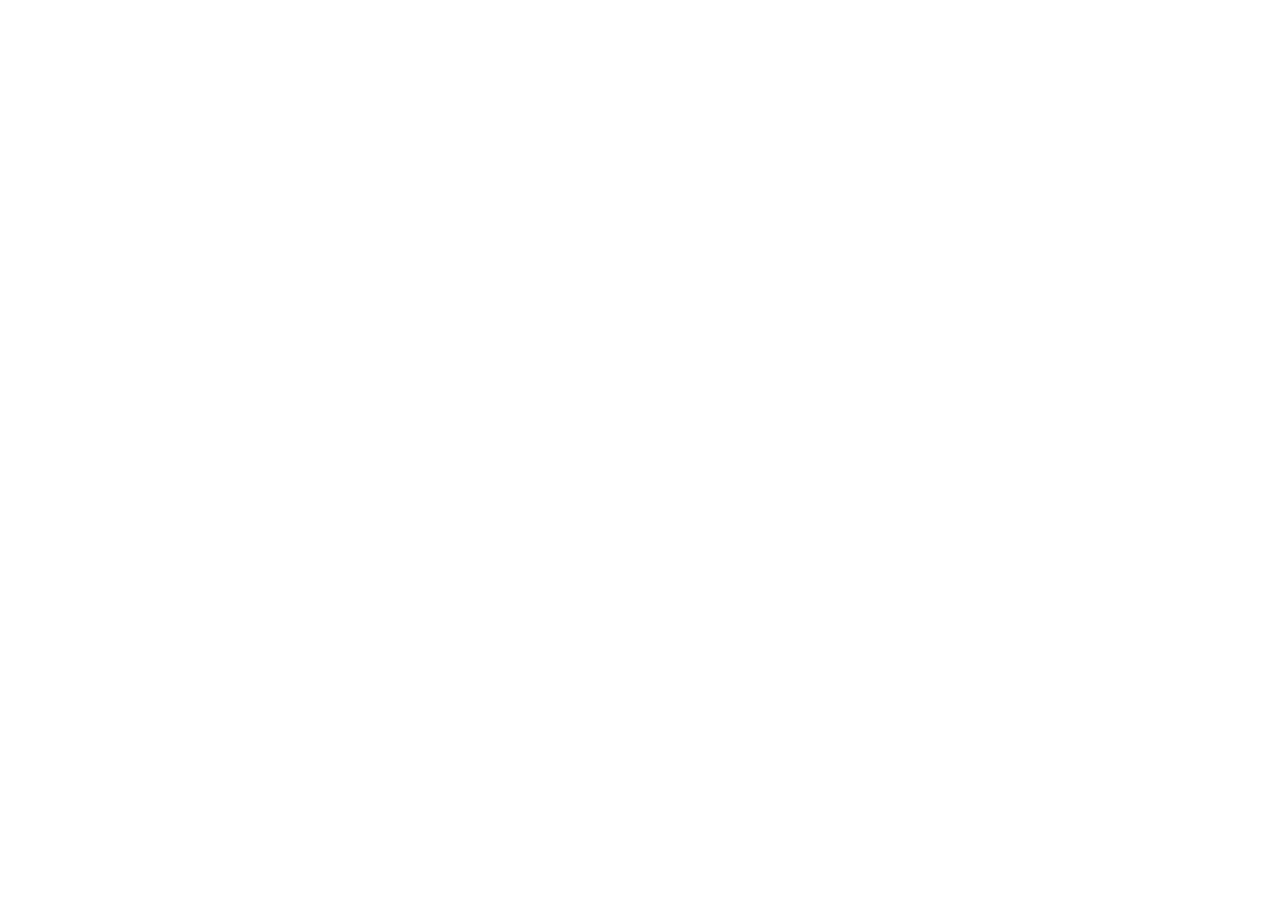
==== frontend-2-practice/index.html @ 9a2e772a "Initial commit" ====
<!DOCTYPE html>
<html lang="ru">
  <head>
    <meta charset="UTF-8" />
    <meta name="viewport" content="width=device-width, initial-scale=1.0" />
    <title>Выбор даты и времени</title>
    <link rel="stylesheet" href="styles.css" />
  </head>
  <body>
    <div class="page">
      <!-- Перенесите вашу верстку. Удалите статичные данные. Подключите скрипт -->
    </div>
  </body>
</html>
---- frontend-2-practice/styles.css ----
/* Стили страницы.
   Скопируйте с предудущей практики. */

* {
  margin: 0;
  padding: 0;
  box-sizing: border-box;
}

body {
  min-height: 100vh;
  font-family: sans-serif;
}
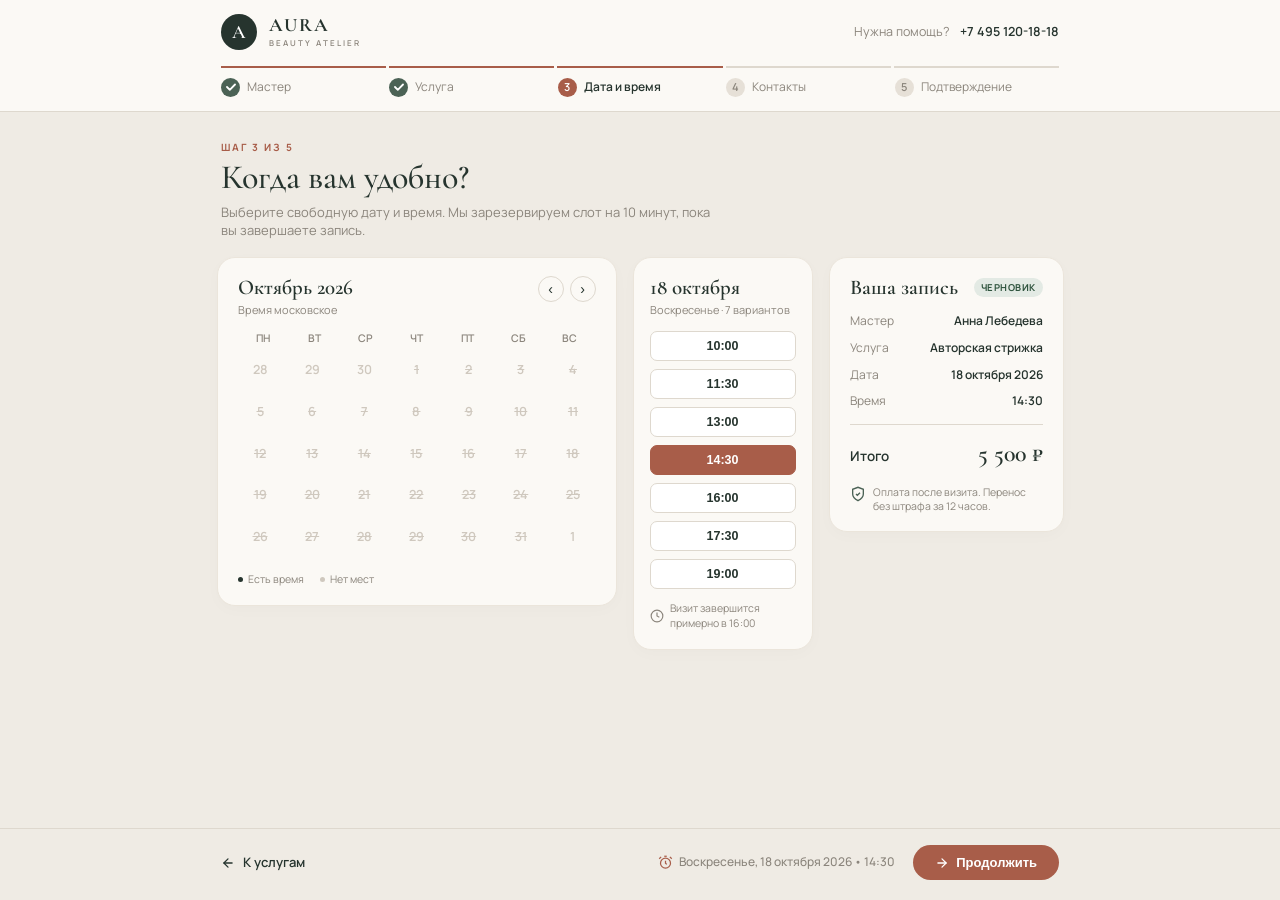
==== commit 36f3dd93: "1, 2, 3, 4 задания" ====
--- a/frontend-2-practice/index.html
+++ b/frontend-2-practice/index.html
@@ -1,14 +1,232 @@
 <!DOCTYPE html>
 <html lang="ru">
-  <head>
-    <meta charset="UTF-8" />
-    <meta name="viewport" content="width=device-width, initial-scale=1.0" />
-    <title>Выбор даты и времени</title>
-    <link rel="stylesheet" href="styles.css" />
-  </head>
-  <body>
+<head>
+    <meta charset="UTF-8">
+    <meta name="viewport" content="width=device-width, initial-scale=1.0">
+    <title>Шаг 3 — Выбор даты и времени | AURA</title>
+    <link rel="stylesheet" href="styles.css">
+    <!-- Google Fonts: Cormorant Garamond и Manrope -->
+    <link rel="preconnect" href="https://fonts.googleapis.com">
+    <link rel="preconnect" href="https://fonts.gstatic.com" crossorigin>
+    <link href="https://fonts.googleapis.com/css2?family=Cormorant+Garamond:wght@400;500;600;700&family=Manrope:wght@400;500;600;700&display=swap" rel="stylesheet">
+</head>
+<body>
     <div class="page">
-      <!-- Перенесите вашу верстку. Удалите статичные данные. Подключите скрипт -->
+        <!-- Шапка сайта -->
+        <header class="header">
+            <div class="container header-container">
+                <div class="brand">
+                    <div class="brand-logo">A</div>
+                    <div class="brand-text">
+                        <span class="brand-title">AURA</span>
+                        <span class="brand-subtitle">BEAUTY ATELIER</span>
+                    </div>
+                </div>
+
+                <div class="header-help">
+                    <span class="help-label">Нужна помощь?</span>
+                    <a href="tel:+74951201818" class="help-phone">+7 495 120-18-18</a>
+                </div>
+            </div>
+
+            <!-- Степпер -->
+            <nav class="stepper-nav" aria-label="Шаги записи">
+                <div class="container">
+                    <div class="stepper-progress">
+                        <span class="progress-bar filled"></span>
+                        <span class="progress-bar filled"></span>
+                        <span class="progress-bar filled"></span>
+                        <span class="progress-bar"></span>
+                        <span class="progress-bar"></span>
+                    </div>
+                    <ol class="stepper-list">
+                        <li class="step-item completed">
+                            <span class="step-badge">
+                                <svg width="10" height="8" viewBox="0 0 10 8" fill="none">
+                                    <path d="M1 4L3.8 6.8L9 1.5" stroke="currentColor" stroke-width="1.8" stroke-linecap="round" stroke-linejoin="round"/>
+                                </svg>
+                            </span>
+                            <span class="step-text">Мастер</span>
+                        </li>
+                        <li class="step-item completed">
+                            <span class="step-badge">
+                                <svg width="10" height="8" viewBox="0 0 10 8" fill="none">
+                                    <path d="M1 4L3.8 6.8L9 1.5" stroke="currentColor" stroke-width="1.8" stroke-linecap="round" stroke-linejoin="round"/>
+                                </svg>
+                            </span>
+                            <span class="step-text">Услуга</span>
+                        </li>
+                        <li class="step-item active">
+                            <span class="step-badge">3</span>
+                            <span class="step-text">Дата и время</span>
+                        </li>
+                        <li class="step-item">
+                            <span class="step-badge">4</span>
+                            <span class="step-text">Контакты</span>
+                        </li>
+                        <li class="step-item">
+                            <span class="step-badge">5</span>
+                            <span class="step-text">Подтверждение</span>
+                        </li>
+                    </ol>
+                </div>
+            </nav>
+        </header>
+
+        <!-- Основная область -->
+        <main class="main">
+            <div class="container">
+                <div class="page-intro">
+                    <span class="step-kicker">ШАГ 3 ИЗ 5</span>
+                    <h1 class="page-title">Когда вам удобно?</h1>
+                    <p class="page-description">Выберите свободную дату и время. Мы зарезервируем слот на 10 минут, пока вы завершаете запись.</p>
+                </div>
+
+                <!-- 3 карточки -->
+                <div class="booking-layout">
+                    <!-- Карточка 1: Календарь (400px) -->
+                    <section class="card calendar-card">
+                        <div class="card-header">
+                            <div>
+                                <h2 class="card-title" id="calendarMonthTitle">Октябрь 2026</h2>
+                                <p class="card-subtitle">Время московское</p>
+                            </div>
+                            <div class="calendar-arrows">
+                                <button class="arrow-btn" id="prevMonthBtn" type="button" aria-label="Предыдущий месяц">‹</button>
+                                <button class="arrow-btn" id="nextMonthBtn" type="button" aria-label="Следующий месяц">›</button>
+                            </div>
+                        </div>
+
+                        <!-- Дни недели -->
+                        <div class="weekdays-grid">
+                            <span>ПН</span>
+                            <span>ВТ</span>
+                            <span>СР</span>
+                            <span>ЧТ</span>
+                            <span>ПТ</span>
+                            <span>СБ</span>
+                            <span>ВС</span>
+                        </div>
+
+                        <!-- Динамическая сетка дней (заполняется через script.js) -->
+                        <div class="days-grid" id="calendarDays"></div>
+
+                        <!-- Легенда календаря -->
+                        <div class="calendar-legend">
+                            <span class="legend-item">
+                                <span class="legend-dot available"></span>
+                                Есть время
+                            </span>
+                            <span class="legend-item">
+                                <span class="legend-dot unavailable"></span>
+                                Нет мест
+                            </span>
+                        </div>
+                    </section>
+
+                    <!-- Карточка 2: Слоты времени (180px) -->
+                    <section class="card time-card">
+                        <div class="card-header">
+                            <div>
+                                <h2 class="card-title" id="timeCardTitle">18 октября</h2>
+                                <p class="card-subtitle" id="timeCardSubtitle">Воскресенье · 7 вариантов</p>
+                            </div>
+                        </div>
+
+                        <!-- Список слотов (заполняется через script.js) -->
+                        <div class="slots-list" id="timeSlots"></div>
+
+                        <div class="time-footer-note">
+                            <svg class="note-icon" width="14" height="14" viewBox="0 0 24 24" fill="none" stroke="currentColor" stroke-width="2">
+                                <circle cx="12" cy="12" r="10"/>
+                                <polyline points="12 6 12 12 16 14"/>
+                            </svg>
+                            <span id="visitEndNote">Визит завершится примерно в 16:00</span>
+                        </div>
+                    </section>
+
+                    <!-- Карточка 3: Ваша запись (235px) -->
+                    <aside class="card summary-card">
+                        <div class="summary-header">
+                            <h2 class="card-title">Ваша запись</h2>
+                            <span class="badge-draft">ЧЕРНОВИК</span>
+                        </div>
+
+                        <dl class="summary-list">
+                            <div class="summary-row">
+                                <dt>Мастер</dt>
+                                <dd>Анна Лебедева</dd>
+                            </div>
+                            <div class="summary-row">
+                                <dt>Услуга</dt>
+                                <dd>Авторская стрижка</dd>
+                            </div>
+                            <div class="summary-row">
+                                <dt>Дата</dt>
+                                <dd id="summaryDate">18 октября 2026</dd>
+                            </div>
+                            <div class="summary-row">
+                                <dt>Время</dt>
+                                <dd id="summaryTime">14:30</dd>
+                            </div>
+                        </dl>
+
+                        <div class="summary-divider"></div>
+
+                        <div class="summary-total-row">
+                            <span class="total-label">Итого</span>
+                            <span class="total-price">5 500 ₽</span>
+                        </div>
+
+                        <div class="summary-guarantee">
+                            <svg class="guarantee-icon" width="16" height="16" viewBox="0 0 24 24" fill="none" stroke="currentColor" stroke-width="2">
+                                <path d="M12 22s8-4 8-10V5l-8-3-8 3v7c0 6 8 10 8 10z"/>
+                                <path d="M9 12l2 2 4-4"/>
+                            </svg>
+                            <span>Оплата после визита. Перенос без штрафа за 12 часов.</span>
+                        </div>
+                    </aside>
+                </div>
+            </div>
+        </main>
+
+        <!-- Подвал -->
+        <footer class="footer">
+            <div class="container footer-container">
+                <a href="#" class="back-link">
+                    <svg width="14" height="14" viewBox="0 0 24 24" fill="none" stroke="currentColor" stroke-width="2.2" stroke-linecap="round" stroke-linejoin="round">
+                        <line x1="19" y1="12" x2="5" y2="12"></line>
+                        <polyline points="12 19 5 12 12 5"></polyline>
+                    </svg>
+                    <span>К услугам</span>
+                </a>
+
+                <div class="footer-actions">
+                    <!-- Обновляемый блок даты и времени -->
+                    <div class="bottom-selection-info" id="bottomSelectionInfo">
+                        <svg class="timer-icon" width="15" height="15" viewBox="0 0 24 24" fill="none" stroke="currentColor" stroke-width="2">
+                            <circle cx="12" cy="13" r="8"/>
+                            <path d="M12 9v4l2 2"/>
+                            <path d="M5 3L2 6"/>
+                            <path d="M22 6l-3-3"/>
+                            <path d="M10 2h4"/>
+                        </svg>
+                        <span id="bottomBarText">Воскресенье, 18 октября 2026 • 14:30</span>
+                    </div>
+
+                    <button class="btn-continue" type="button">
+                        <svg width="14" height="14" viewBox="0 0 24 24" fill="none" stroke="currentColor" stroke-width="2.2" stroke-linecap="round" stroke-linejoin="round">
+                            <line x1="5" y1="12" x2="19" y2="12"></line>
+                            <polyline points="12 5 19 12 12 19"></polyline>
+                        </svg>
+                        <span>Продолжить</span>
+                    </button>
+                </div>
+            </div>
+        </footer>
     </div>
-  </body>
+
+    <!-- Подключаем JavaScript перед закрытием body -->
+    <script src="script.js"></script>
+</body>
 </html>
--- a/frontend-2-practice/styles.css
+++ b/frontend-2-practice/styles.css
@@ -1,13 +1,625 @@
-/* Стили страницы.
-   Скопируйте с предудущей практики. */
+@import url('https://fonts.googleapis.com/css2?family=Cormorant+Garamond:wght@400;500;600;700&family=Manrope:wght@400;500;600;700&display=swap');
 
 * {
-  margin: 0;
-  padding: 0;
-  box-sizing: border-box;
+    margin: 0;
+    padding: 0;
+    box-sizing: border-box;
+}
+
+:root {
+    --bg-page: #efebe4;
+    --bg-card: #fbf9f5;
+    --color-text-main: #26342e;
+    --color-text-muted: #8b857c;
+    --color-text-light: #cfc8be;
+    --color-accent: #a85d49;
+    --color-accent-hover: #934e3b;
+    --color-border: #ded8ce;
+    --color-border-card: #ebe5db;
+    --color-step-done: #4b6255;
+    --badge-draft-bg: #e3eae4;
+    --badge-draft-text: #2f543e;
+    --font-serif: 'Cormorant Garamond', Georgia, serif;
+    --font-sans: 'Manrope', -apple-system, BlinkMacSystemFont, 'Segoe UI', Roboto, sans-serif;
 }
 
 body {
-  min-height: 100vh;
-  font-family: sans-serif;
-}
+    background-color: var(--bg-page);
+    color: var(--color-text-main);
+    font-family: var(--font-sans);
+    line-height: 1.4;
+    min-height: 100vh;
+}
+
+.page {
+    display: flex;
+    flex-direction: column;
+    min-height: 100vh;
+}
+
+/* Контейнер по макету */
+.container {
+    max-width: 870px;
+    margin: 0 auto;
+    padding: 0 16px;
+    width: 100%;
+}
+
+/* ===============================
+   Шапка (Header) и Степпер
+   =============================== */
+.header {
+    background-color: var(--bg-card);
+    border-bottom: 1px solid var(--color-border);
+    padding-top: 14px;
+}
+
+.header-container {
+    display: flex;
+    justify-content: space-between;
+    align-items: center;
+    margin-bottom: 16px;
+}
+
+.brand {
+    display: flex;
+    align-items: center;
+    gap: 12px;
+}
+
+.brand-logo {
+    width: 36px;
+    height: 36px;
+    background-color: var(--color-text-main);
+    color: #ffffff;
+    border-radius: 50%;
+    display: flex;
+    align-items: center;
+    justify-content: center;
+    font-family: var(--font-serif);
+    font-size: 19px;
+    font-weight: 600;
+}
+
+.brand-text {
+    display: flex;
+    flex-direction: column;
+}
+
+.brand-title {
+    font-family: var(--font-serif);
+    font-size: 19px;
+    font-weight: 700;
+    letter-spacing: 2px;
+    line-height: 1;
+}
+
+.brand-subtitle {
+    font-size: 8px;
+    font-weight: 600;
+    letter-spacing: 2px;
+    color: var(--color-text-muted);
+    margin-top: 3px;
+}
+
+.header-help {
+    display: flex;
+    align-items: center;
+    gap: 10px;
+    font-size: 12.5px;
+}
+
+.help-label {
+    color: var(--color-text-muted);
+}
+
+.help-phone {
+    color: var(--color-text-main);
+    text-decoration: none;
+    font-weight: 600;
+}
+
+.help-phone:hover {
+    color: var(--color-accent);
+}
+
+/* Линия степпера */
+.stepper-nav {
+    padding-bottom: 14px;
+}
+
+.stepper-progress {
+    display: grid;
+    grid-template-columns: repeat(5, 1fr);
+    gap: 3px;
+    margin-bottom: 10px;
+}
+
+.progress-bar {
+    height: 1.5px;
+    background-color: var(--color-border);
+}
+
+.progress-bar.filled {
+    background-color: var(--color-accent);
+}
+
+.stepper-list {
+    list-style: none;
+    display: grid;
+    grid-template-columns: repeat(5, 1fr);
+    gap: 4px;
+}
+
+.step-item {
+    display: flex;
+    align-items: center;
+    gap: 7px;
+    font-size: 12px;
+    color: var(--color-text-muted);
+}
+
+.step-badge {
+    width: 19px;
+    height: 19px;
+    border-radius: 50%;
+    display: flex;
+    align-items: center;
+    justify-content: center;
+    font-size: 11px;
+    font-weight: 600;
+    background-color: #e6e0d7;
+    color: var(--color-text-muted);
+}
+
+.step-item.completed .step-badge {
+    background-color: var(--color-step-done);
+    color: #ffffff;
+}
+
+.step-item.active {
+    color: var(--color-text-main);
+    font-weight: 600;
+}
+
+.step-item.active .step-badge {
+    background-color: var(--color-accent);
+    color: #ffffff;
+}
+
+/* ===============================
+   Основная часть (Main)
+   =============================== */
+.main {
+    flex: 1;
+    padding: 22px 0 22px;
+}
+
+.page-intro {
+    margin-bottom: 18px;
+}
+
+.step-kicker {
+    display: inline-block;
+    color: var(--color-accent);
+    font-size: 10px;
+    font-weight: 700;
+    letter-spacing: 2px;
+    margin-bottom: 4px;
+}
+
+.page-title {
+    font-family: var(--font-serif);
+    font-size: 34px;
+    font-weight: 500;
+    line-height: 1.15;
+    color: var(--color-text-main);
+    margin-bottom: 6px;
+}
+
+.page-description {
+    font-size: 13px;
+    color: var(--color-text-muted);
+    max-width: 500px;
+}
+
+/* ===============================
+   Сетка трёх карточек: 400px | 180px | 235px
+   =============================== */
+.booking-layout {
+    display: grid;
+    grid-template-columns: 400px 180px 235px;
+    gap: 16px;
+    align-items: start;
+    justify-content: center;
+}
+
+.card {
+    background-color: var(--bg-card);
+    border: 1px solid var(--color-border-card);
+    border-radius: 18px;
+    padding: 18px 20px;
+    box-shadow: 0 4px 16px rgba(0, 0, 0, 0.02);
+}
+
+.card-header {
+    display: flex;
+    justify-content: space-between;
+    align-items: flex-start;
+    margin-bottom: 14px;
+}
+
+.card-title {
+    font-family: var(--font-serif);
+    font-size: 21px;
+    font-weight: 600;
+    color: var(--color-text-main);
+    line-height: 1.1;
+}
+
+.card-subtitle {
+    font-size: 11px;
+    color: var(--color-text-muted);
+    margin-top: 3px;
+}
+
+/* ===============================
+   Карточка 1: Календарь (400px)
+   =============================== */
+.calendar-card {
+    min-height: 330px;
+}
+
+.calendar-arrows {
+    display: flex;
+    gap: 6px;
+}
+
+.arrow-btn {
+    width: 26px;
+    height: 26px;
+    border-radius: 50%;
+    border: 1px solid var(--color-border);
+    background: transparent;
+    color: var(--color-text-main);
+    font-size: 14px;
+    cursor: pointer;
+    display: flex;
+    align-items: center;
+    justify-content: center;
+    transition: all 0.2s ease;
+}
+
+.arrow-btn:hover {
+    border-color: var(--color-accent);
+    color: var(--color-accent);
+    transform: scale(1.05);
+}
+
+.weekdays-grid {
+    display: grid;
+    grid-template-columns: repeat(7, 1fr);
+    text-align: center;
+    font-size: 10.5px;
+    font-weight: 600;
+    color: var(--color-text-muted);
+    margin-bottom: 8px;
+}
+
+.days-grid {
+    display: grid;
+    grid-template-columns: repeat(7, 45px);
+    justify-content: space-between;
+    row-gap: 8px;
+    text-align: center;
+    margin-bottom: 12px;
+    min-height: 200px;
+}
+
+/* Плашка дня: 45px × 32px */
+.day-cell {
+    font-family: var(--font-sans);
+    font-size: 12.5px;
+    font-weight: 600;
+    color: var(--color-text-main);
+    background: transparent;
+    border: none;
+    width: 45px;
+    height: 32px;
+    display: flex;
+    align-items: center;
+    justify-content: center;
+    border-radius: 8px;
+    cursor: pointer;
+    transition: all 0.15s ease;
+}
+
+.day-cell:hover:not(.disabled):not(.other-month):not(.selected) {
+    background-color: #eee9e0;
+    color: var(--color-accent);
+}
+
+.day-cell.selected {
+    background-color: var(--color-accent);
+    color: #ffffff;
+    font-weight: 700;
+}
+
+.day-cell.disabled {
+    color: var(--color-text-light);
+    text-decoration: line-through;
+    cursor: not-allowed;
+    background: transparent;
+}
+
+.day-cell.other-month {
+    color: var(--color-text-light);
+    cursor: default;
+    background: transparent;
+}
+
+.calendar-legend {
+    display: flex;
+    gap: 16px;
+    font-size: 10.5px;
+    color: var(--color-text-muted);
+    padding-top: 6px;
+}
+
+.legend-item {
+    display: flex;
+    align-items: center;
+    gap: 5px;
+}
+
+.legend-dot {
+    width: 5px;
+    height: 5px;
+    border-radius: 50%;
+}
+
+.legend-dot.available {
+    background-color: var(--color-text-main);
+}
+
+.legend-dot.unavailable {
+    background-color: var(--color-text-light);
+}
+
+/* ===============================
+   Карточка 2: Слоты времени (180px)
+   =============================== */
+.time-card {
+    min-height: 335px;
+    padding: 18px 16px;
+}
+
+.slots-list {
+    display: flex;
+    flex-direction: column;
+    gap: 8px;
+    margin-bottom: 12px;
+}
+
+/* Кнопка слота: высота 30px */
+.slot-item {
+    background-color: #ffffff;
+    border: 1px solid var(--color-border);
+    border-radius: 7px;
+    width: 100%;
+    height: 30px;
+    font-size: 12.5px;
+    font-weight: 600;
+    color: var(--color-text-main);
+    cursor: pointer;
+    display: flex;
+    align-items: center;
+    justify-content: center;
+    transition: all 0.2s ease;
+}
+
+.slot-item:hover:not(.selected):not(.disabled) {
+    border-color: var(--color-accent);
+    color: var(--color-accent);
+    box-shadow: 0 2px 6px rgba(168, 93, 73, 0.12);
+}
+
+.slot-item.selected {
+    background-color: var(--color-accent);
+    border-color: var(--color-accent);
+    color: #ffffff;
+}
+
+.slot-item.disabled {
+    opacity: 0.4;
+    cursor: not-allowed;
+    text-decoration: line-through;
+    border-color: transparent;
+}
+
+.no-slots-message {
+    color: var(--color-text-muted);
+    font-size: 12px;
+    text-align: center;
+    padding: 30px 6px;
+}
+
+.time-footer-note {
+    display: flex;
+    align-items: center;
+    gap: 6px;
+    font-size: 10.5px;
+    color: var(--color-text-muted);
+}
+
+.note-icon {
+    flex-shrink: 0;
+    color: var(--color-text-muted);
+}
+
+/* ===============================
+   Карточка 3: Ваша запись (235px)
+   =============================== */
+.summary-card {
+    padding: 18px 20px;
+}
+
+.summary-header {
+    display: flex;
+    justify-content: space-between;
+    align-items: center;
+    margin-bottom: 14px;
+}
+
+.badge-draft {
+    background-color: var(--badge-draft-bg);
+    color: var(--badge-draft-text);
+    font-size: 9.5px;
+    font-weight: 700;
+    letter-spacing: 0.5px;
+    padding: 3px 7px;
+    border-radius: 20px;
+}
+
+.summary-list {
+    display: flex;
+    flex-direction: column;
+    gap: 10px;
+}
+
+.summary-row {
+    display: flex;
+    justify-content: space-between;
+    font-size: 12px;
+}
+
+.summary-row dt {
+    color: var(--color-text-muted);
+}
+
+.summary-row dd {
+    color: var(--color-text-main);
+    font-weight: 600;
+    text-align: right;
+}
+
+.summary-divider {
+    height: 1px;
+    background-color: var(--color-border);
+    margin: 14px 0 12px;
+}
+
+.summary-total-row {
+    display: flex;
+    justify-content: space-between;
+    align-items: baseline;
+    margin-bottom: 14px;
+}
+
+.total-label {
+    font-size: 13.5px;
+    font-weight: 600;
+    color: var(--color-text-main);
+}
+
+.total-price {
+    font-family: var(--font-serif);
+    font-size: 24px;
+    font-weight: 600;
+    color: var(--color-text-main);
+}
+
+.summary-guarantee {
+    display: flex;
+    gap: 7px;
+    align-items: flex-start;
+    font-size: 10.5px;
+    color: var(--color-text-muted);
+    line-height: 1.35;
+}
+
+.guarantee-icon {
+    flex-shrink: 0;
+    color: var(--color-step-done);
+    margin-top: 1px;
+}
+
+/* ===============================
+   Подвал (Footer)
+   =============================== */
+.footer {
+    border-top: 1px solid var(--color-border);
+    padding: 16px 0 20px;
+    margin-top: auto;
+}
+
+.footer-container {
+    display: flex;
+    justify-content: space-between;
+    align-items: center;
+}
+
+.back-link {
+    display: flex;
+    align-items: center;
+    gap: 8px;
+    color: var(--color-text-main);
+    text-decoration: none;
+    font-size: 13px;
+    font-weight: 600;
+    transition: color 0.2s ease;
+}
+
+.back-link:hover {
+    color: var(--color-accent);
+}
+
+.footer-actions {
+    display: flex;
+    align-items: center;
+    gap: 18px;
+}
+
+.bottom-selection-info {
+    display: flex;
+    align-items: center;
+    gap: 6px;
+    font-size: 12px;
+    font-weight: 500;
+    color: var(--color-text-muted);
+}
+
+.timer-icon {
+    color: var(--color-accent);
+}
+
+.btn-continue {
+    background-color: var(--color-accent);
+    color: #ffffff;
+    border: none;
+    border-radius: 30px;
+    padding: 10px 22px;
+    font-size: 13px;
+    font-weight: 600;
+    cursor: pointer;
+    display: flex;
+    align-items: center;
+    gap: 7px;
+    transition: all 0.2s ease;
+}
+
+.btn-continue:hover {
+    background-color: var(--color-accent-hover);
+    box-shadow: 0 4px 12px rgba(168, 93, 73, 0.25);
+    transform: translateY(-1px);
+}
+
+/* Адаптивность для узких экранов */
+@media (max-width: 880px) {
+    .booking-layout {
+        grid-template-columns: 1fr;
+    }
+    .stepper-list {
+        display: none;
+    }
+}
